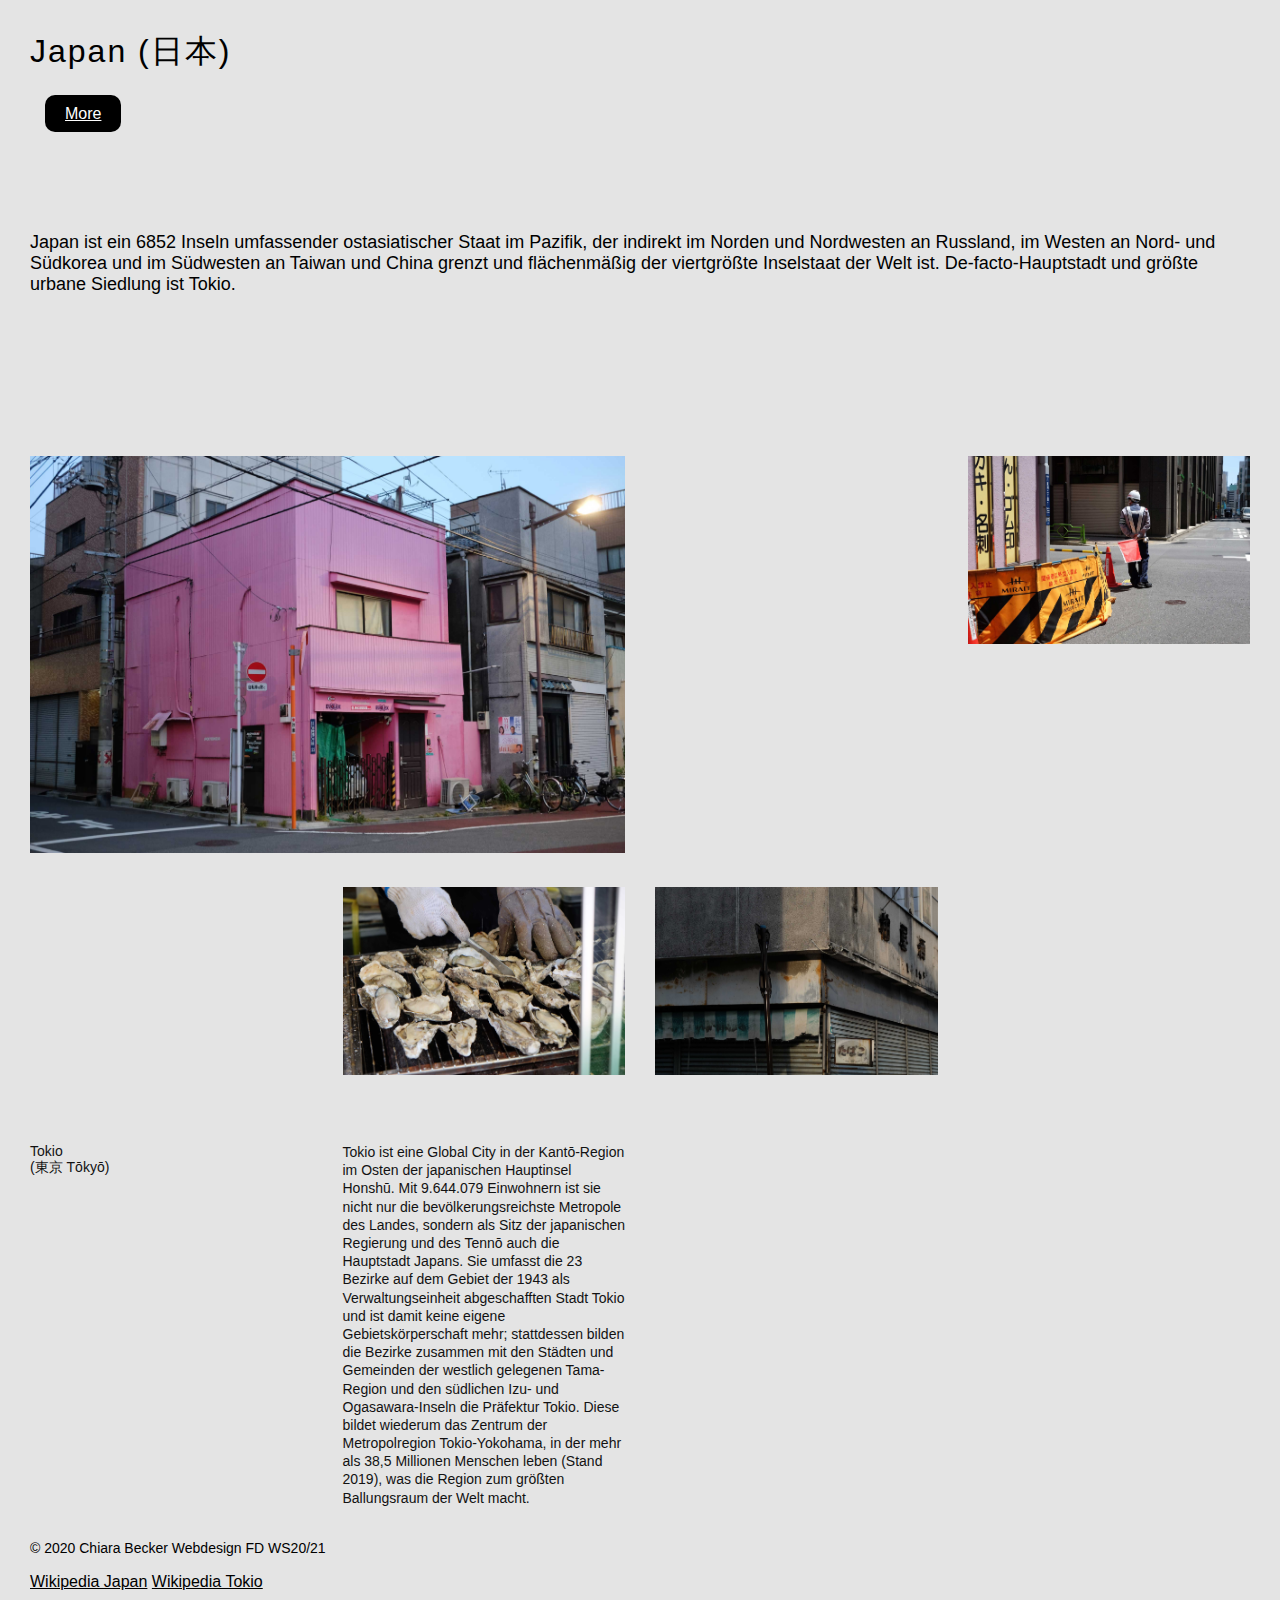
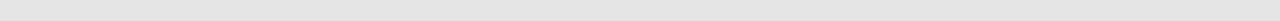
==== index.html @ b250d2be "-" ====
<!DOCTYPE html>
<html lang="de">
<head>
    <title>Japan</title>
    <meta charset="utf-8">
    <meta name="viewport" content="width=device-width, initial-scale=1.0">
    <link rel="stylesheet" type="text/css" href="css/style.css">
</head>
    
<body>    
    
    <header>
    <h1>Japan (⽇本)</h1>

    
    <div class= "btn">
        <a href=" ">More</a>
    </div>
        
       </header>
    
    
 <section class="intro">
   
    Japan ist ein 6852 Inseln umfassender ostasiatischer Staat im Pazifik, der indirekt im Norden und Nordwesten an Russland, im Westen an Nord- und Südkorea und im Südwesten an Taiwan und China grenzt und flächenmäßig der viertgrößte Inselstaat der Welt ist. De-facto-Hauptstadt und größte urbane Siedlung ist Tokio.
        
    </section>
    
    
    <section class="images">
        
        <figure class="img-1">
            <img src="img/Japan-4.jpg" alt="Lorem ipsum">
      
        </figure>
        
        <figure class="img-2">
            <img src="img/Japan-3.jpg" alt="Lorem ipsum">
      
        </figure>
        
        <figure class="img-3">
            <img src="img/Japan-2.jpg" alt="Lorem ipsum">
        </figure>
            
        <figure class="img-4">
            <img src="img/Japan-1.jpg" alt="Lorem ipsum">
      
        </figure>
        
      </section> 


    
        
    
    <section class="text">
        
    <h2>Tokio<br>
    (東京 Tōkyō)</h2>
        
        <p>Tokio ist eine Global City in der Kantō-Region im Osten der japanischen Hauptinsel Honshū. Mit 9.644.079 Einwohnern ist sie nicht nur die bevölkerungsreichste Metropole des Landes, sondern als Sitz der japanischen Regierung und des Tennō auch die Hauptstadt Japans. Sie umfasst die 23 Bezirke auf dem Gebiet der 1943 als Verwaltungseinheit abgeschafften Stadt Tokio und ist damit keine eigene Gebietskörperschaft mehr; stattdessen bilden die Bezirke zusammen mit den Städten und Gemeinden der westlich gelegenen Tama-Region und den südlichen Izu- und Ogasawara-Inseln die Präfektur Tokio. Diese bildet wiederum das Zentrum der Metropolregion Tokio-Yokohama, in der mehr als 38,5 Millionen Menschen leben (Stand 2019), was die Region zum größten Ballungsraum der Welt macht.</p>
        
       </section>
    
      
    <footer>
        
    <p>© 2020 Chiara Becker
Webdesign FD WS20/21 </p>

<a href= "https://de.wikipedia.org/wiki/Japan" title="">Wikipedia Japan</a>

<a href= https://de.wikipedia.org/wiki/Tokio title="">Wikipedia Tokio</a>
    </footer>
       
   
    
    
</body>
    
</html>
---- css/style.css ----
body, section, p, h1, h2, a, figure, header, footer {
    padding: 0;
    margin: 0;   
    font-style: normal;
    font-weight: normal;
}

figure {
    padding: 0;
    margin: 0;
    line-height; 0;
}

img{
    width: 100% ;
    height: auto ;
}

/*styles */

body {
 font-family: arial, sans-serif;
 font-size: 16px;
 padding: 30px;
 background-color: #E4E4E4;
    }

h1 {
    font-size: 2,5em;
    font-weight: lighter;
}

h2 {
    font-size: 14px;
    font-weight: lighter;
}

p
{
   font-size: 14px;
   font-weight: lighter;
   padding-bottom: 1rem;
   line-height: 1.3;
}

p:last-child {
    padding-bottom: 0;

}

.intro
{
    font-size: 18px;
    font-weight: lighter;
}

.images {
    display: grid;
    grid-template-columns: repeat(4, 1fr);
    grid-gap: 30px;
    padding-bottom: 2em;
    padding-top: 2em;
}

.img-1 {
    grid-column: 1 / span 2;
}

.img-2 {
    grid-column: 4 / span 1;
}

.img-3 {
    grid-column: 2 / span 1;
}


.text {
    display: grid;
    grid-template-columns: repeat(4,1fr);
    grid-gap: 30px;
    padding-bottom: 2em;
    padding-top: 2em;
}
.h2 {
    grid-column: 2 / span: 3;
}




.footer {
    display: grid;
    grid-template-columns: repeat (4,1fr );
    grid-gap: 30px;
    padding-bottom: 2em;
    padding-top: 2em;
}

.p {
    grid-column: 4 / span 2;
}

h1 {
    font font-weight: lighter;
    letter-spacing: 2px;
        
    padding-bottom: 1rem;
}




.text {
    display: grid;
    grid-template-columns: repeat (4, 1fr); 
    grid-gap: 30px;
    padding-top: 2em;
    padding-bottom: 2em;
    color: #121212;
}


a {
 text-decoration: underline;
 color:black
}

.btn {
    display: inline-block;
    color: #121212;
    text-decoration:: none;
    padding: 15px; 40px;
    border-radius: 10px;
          
}

.btn a {
    background-color: black;
    color: white;
    padding: 10px 20px;
    border-radius: 10px;
    
}

.btn a:hover {
    background-color:aqua;
    text-align: right;
}


.intro {
    display: flex;
    justify-content: center;
    align-items: center;
    background-size: cover;
    height: 250px;
    width: 100%;
    margin-bottom: 2em;
}





@media screen and (max-width:900px) {

}
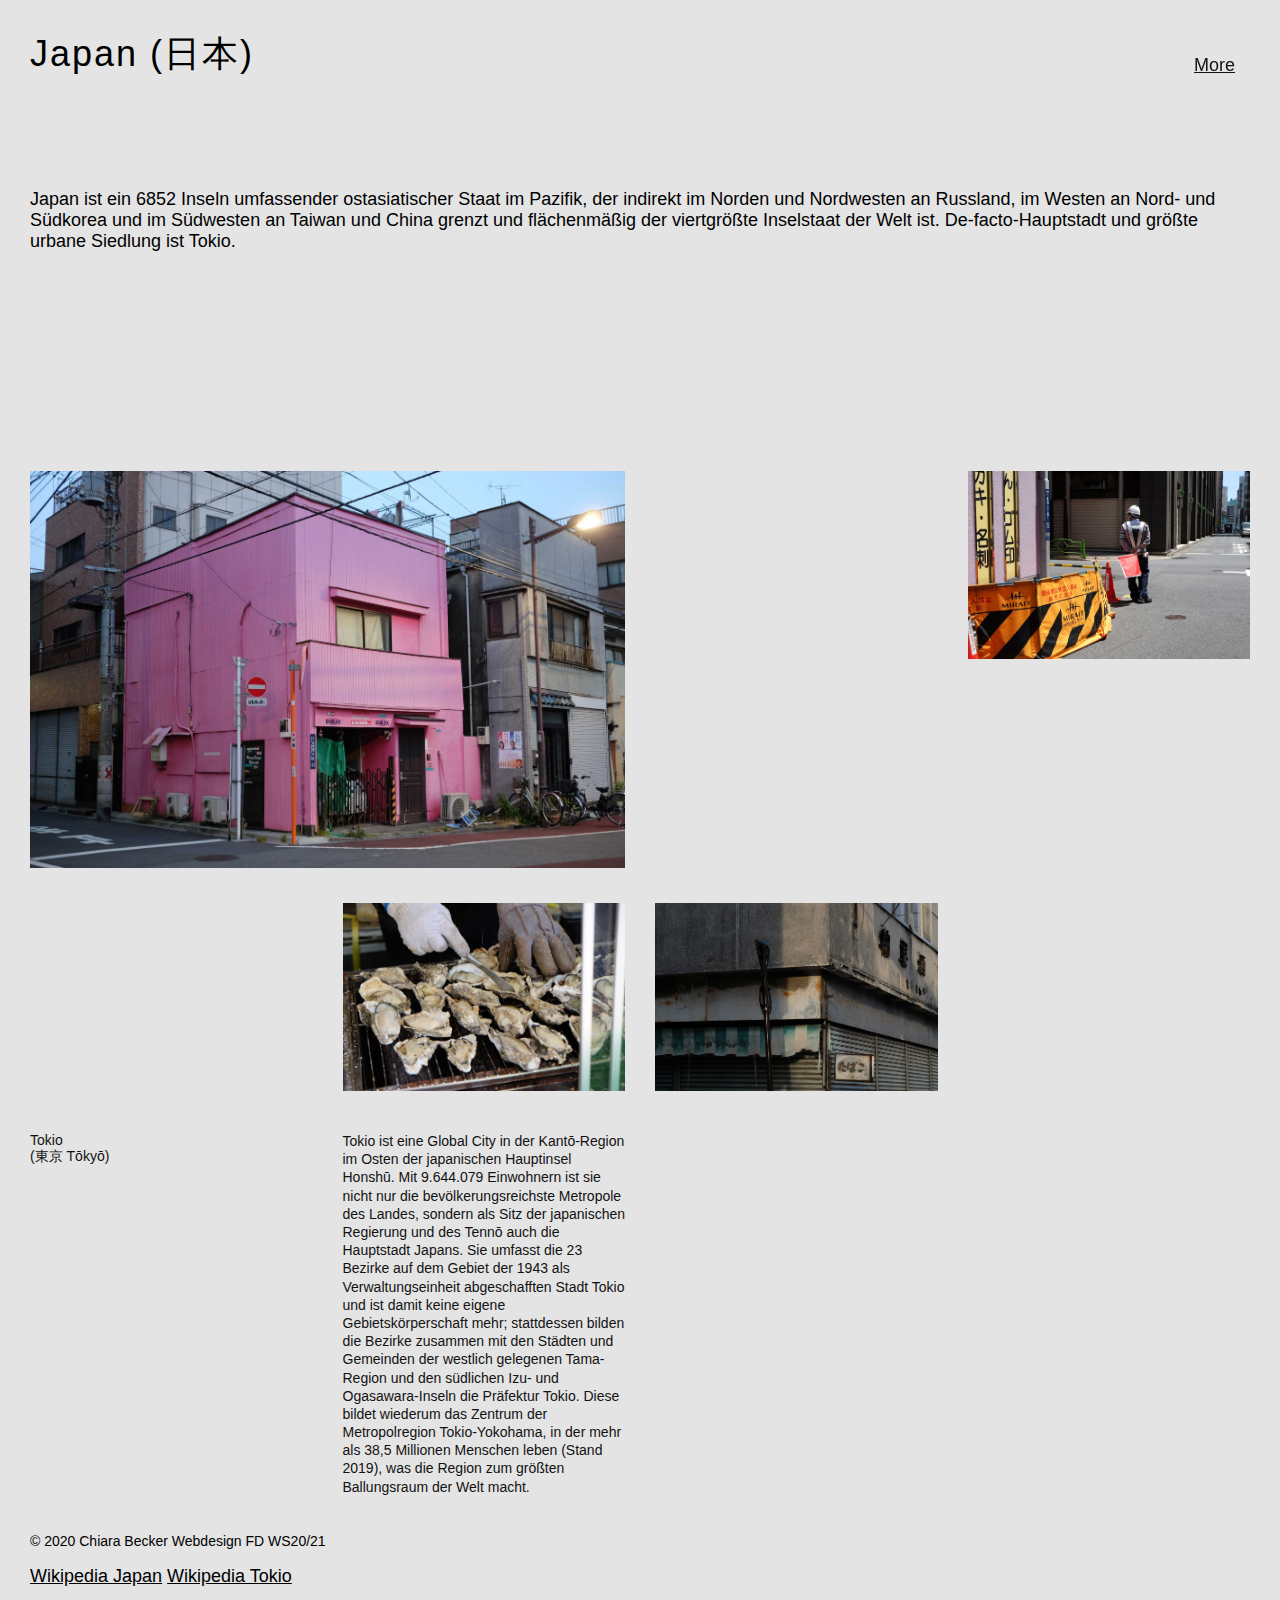
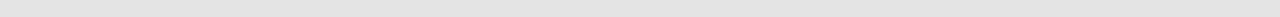
==== commit 0c78d6b4: "." ====
--- a/index.html
+++ b/index.html
@@ -13,8 +13,8 @@
     <h1>Japan (⽇本)</h1>
 
     
-    <div class= "btn">
-        <a href=" ">More</a>
+    <div>
+         <a class= "btn" href="https://de.wikipedia.org/wiki/Japan">More</a>
     </div>
         
        </header>
@@ -59,7 +59,8 @@
     <h2>Tokio<br>
     (東京 Tōkyō)</h2>
         
-        <p>Tokio ist eine Global City in der Kantō-Region im Osten der japanischen Hauptinsel Honshū. Mit 9.644.079 Einwohnern ist sie nicht nur die bevölkerungsreichste Metropole des Landes, sondern als Sitz der japanischen Regierung und des Tennō auch die Hauptstadt Japans. Sie umfasst die 23 Bezirke auf dem Gebiet der 1943 als Verwaltungseinheit abgeschafften Stadt Tokio und ist damit keine eigene Gebietskörperschaft mehr; stattdessen bilden die Bezirke zusammen mit den Städten und Gemeinden der westlich gelegenen Tama-Region und den südlichen Izu- und Ogasawara-Inseln die Präfektur Tokio. Diese bildet wiederum das Zentrum der Metropolregion Tokio-Yokohama, in der mehr als 38,5 Millionen Menschen leben (Stand 2019), was die Region zum größten Ballungsraum der Welt macht.</p>
+        <div class=text-2><p>Tokio ist eine Global City in der Kantō-Region im Osten der japanischen Hauptinsel Honshū. Mit 9.644.079 Einwohnern ist sie nicht nur die bevölkerungsreichste Metropole des Landes, sondern als Sitz der japanischen Regierung und des Tennō auch die Hauptstadt Japans. Sie umfasst die 23 Bezirke auf dem Gebiet der 1943 als Verwaltungseinheit abgeschafften Stadt Tokio und ist damit keine eigene Gebietskörperschaft mehr; stattdessen bilden die Bezirke zusammen mit den Städten und Gemeinden der westlich gelegenen Tama-Region und den südlichen Izu- und Ogasawara-Inseln die Präfektur Tokio. Diese bildet wiederum das Zentrum der Metropolregion Tokio-Yokohama, in der mehr als 38,5 Millionen Menschen leben (Stand 2019), was die Region zum größten Ballungsraum der Welt macht.</p>
+        </div>
         
        </section>
     
--- a/css/style.css
+++ b/css/style.css
@@ -20,7 +20,7 @@
 
 body {
  font-family: arial, sans-serif;
- font-size: 16px;
+ font-size: 18px;
  padding: 30px;
  background-color: #E4E4E4;
     }
@@ -58,8 +58,7 @@
     display: grid;
     grid-template-columns: repeat(4, 1fr);
     grid-gap: 30px;
-    padding-bottom: 2em;
-    padding-top: 2em;
+    padding-top: 5em;
 }
 
 .img-1 {
@@ -132,7 +131,10 @@
     text-decoration:: none;
     padding: 15px; 40px;
     border-radius: 10px;
-          
+    position: fixed;
+    right: 30px;
+    top:40px;
+    
 }
 
 .btn a {
@@ -164,7 +166,9 @@
 
 
 @media screen and (max-width:900px) {
-
+    .text   {
+        grid-template-columns: 
+    }
 }
 
 
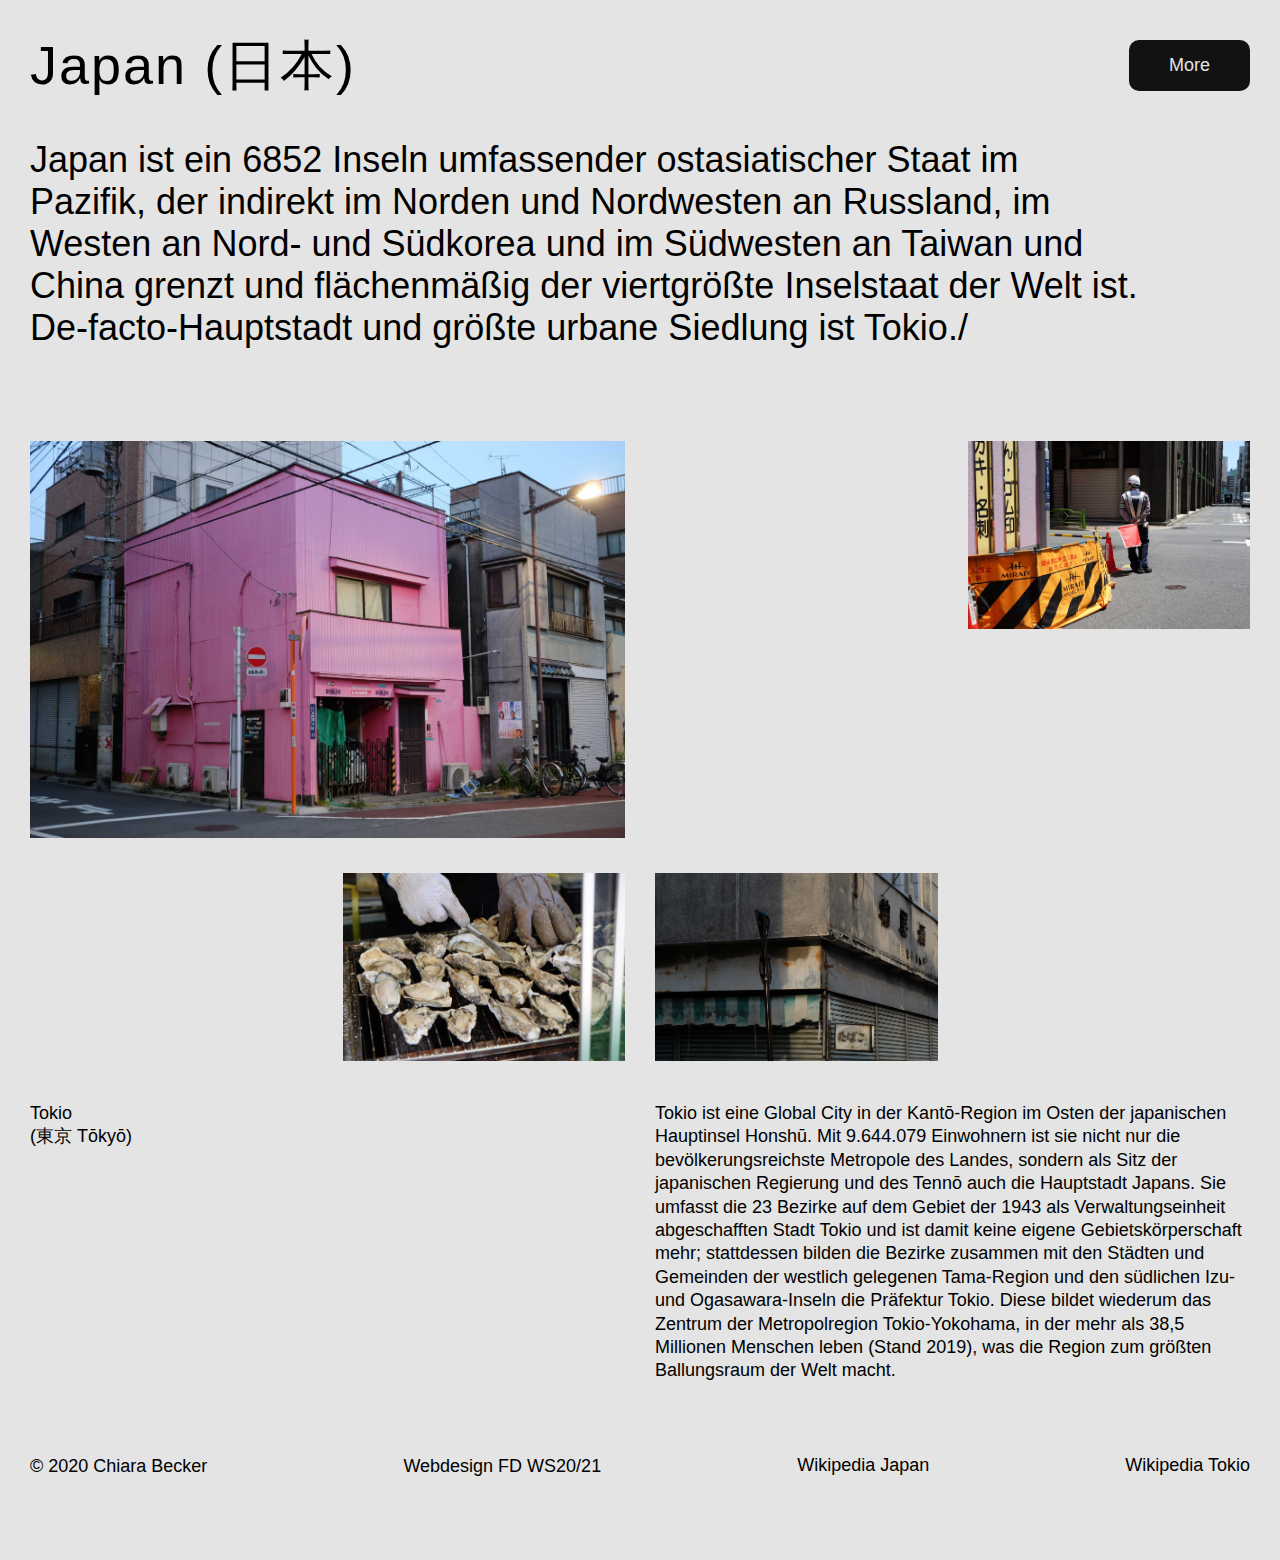
==== commit e87da69e: "n" ====
--- a/index.html
+++ b/index.html
@@ -22,7 +22,8 @@
     
  <section class="intro">
    
-    Japan ist ein 6852 Inseln umfassender ostasiatischer Staat im Pazifik, der indirekt im Norden und Nordwesten an Russland, im Westen an Nord- und Südkorea und im Südwesten an Taiwan und China grenzt und flächenmäßig der viertgrößte Inselstaat der Welt ist. De-facto-Hauptstadt und größte urbane Siedlung ist Tokio.
+    <h2>Japan ist ein 6852 Inseln umfassender ostasiatischer Staat im Pazifik, der indirekt im Norden und Nordwesten an Russland, im Westen an Nord- und Südkorea und im Südwesten an Taiwan und China grenzt und flächenmäßig der viertgrößte Inselstaat der Welt ist. De-facto-Hauptstadt und größte urbane Siedlung ist Tokio./
+     </h2>
         
     </section>
     
@@ -56,8 +57,8 @@
     
     <section class="text">
         
-    <h2>Tokio<br>
-    (東京 Tōkyō)</h2>
+    <p>Tokio<br>
+    (東京 Tōkyō)</p>
         
         <div class=text-2><p>Tokio ist eine Global City in der Kantō-Region im Osten der japanischen Hauptinsel Honshū. Mit 9.644.079 Einwohnern ist sie nicht nur die bevölkerungsreichste Metropole des Landes, sondern als Sitz der japanischen Regierung und des Tennō auch die Hauptstadt Japans. Sie umfasst die 23 Bezirke auf dem Gebiet der 1943 als Verwaltungseinheit abgeschafften Stadt Tokio und ist damit keine eigene Gebietskörperschaft mehr; stattdessen bilden die Bezirke zusammen mit den Städten und Gemeinden der westlich gelegenen Tama-Region und den südlichen Izu- und Ogasawara-Inseln die Präfektur Tokio. Diese bildet wiederum das Zentrum der Metropolregion Tokio-Yokohama, in der mehr als 38,5 Millionen Menschen leben (Stand 2019), was die Region zum größten Ballungsraum der Welt macht.</p>
         </div>
@@ -67,8 +68,8 @@
       
     <footer>
         
-    <p>© 2020 Chiara Becker
-Webdesign FD WS20/21 </p>
+    <p>© 2020 Chiara Becker</p>
+<p>Webdesign FD WS20/21 </p>
 
 <a href= "https://de.wikipedia.org/wiki/Japan" title="">Wikipedia Japan</a>
 
--- a/css/style.css
+++ b/css/style.css
@@ -26,18 +26,19 @@
     }
 
 h1 {
-    font-size: 2,5em;
+    font-size: 3em;
     font-weight: lighter;
 }
 
 h2 {
-    font-size: 14px;
+    font-size: 2em;
     font-weight: lighter;
+    padding-right: 3em;
 }
 
 p
 {
-   font-size: 14px;
+   font-size: 18px;
    font-weight: lighter;
    padding-bottom: 1rem;
    line-height: 1.3;
@@ -48,17 +49,11 @@
 
 }
 
-.intro
-{
-    font-size: 18px;
-    font-weight: lighter;
-}
-
 .images {
     display: grid;
     grid-template-columns: repeat(4, 1fr);
     grid-gap: 30px;
-    padding-top: 5em;
+    padding-top: 2em;
 }
 
 .img-1 {
@@ -76,11 +71,12 @@
 
 .text {
     display: grid;
-    grid-template-columns: repeat(4,1fr);
+    grid-template-columns: repeat(2,1fr);
     grid-gap: 30px;
     padding-bottom: 2em;
     padding-top: 2em;
 }
+
 .h2 {
     grid-column: 2 / span: 3;
 }
@@ -88,10 +84,10 @@
 
 
 
-.footer {
-    display: grid;
-    grid-template-columns: repeat (4,1fr );
-    grid-gap: 30px;
+footer {
+    display: flex;
+    justify-content: space-between;
+    align-content: center;
     padding-bottom: 2em;
     padding-top: 2em;
 }
@@ -107,49 +103,30 @@
     padding-bottom: 1rem;
 }
 
-
-
-
-.text {
-    display: grid;
-    grid-template-columns: repeat (4, 1fr); 
-    grid-gap: 30px;
-    padding-top: 2em;
-    padding-bottom: 2em;
-    color: #121212;
-}
-
-
 a {
- text-decoration: underline;
- color:black
+ text-decoration: none;
+ color:black;
+font-size: 18px;
 }
 
 .btn {
-    display: inline-block;
-    color: #121212;
-    text-decoration:: none;
-    padding: 15px; 40px;
+    color: #E4E4E4;
+    background-color: #121212;
+    padding: 15px 40px;
     border-radius: 10px;
     position: fixed;
     right: 30px;
     top:40px;
-    
 }
 
-.btn a {
-    background-color: black;
-    color: white;
-    padding: 10px 20px;
-    border-radius: 10px;
-    
+.btn:hover{
+    background-color: aqua;
+    color: #121212;
+    text-decoration: none;
 }
-
-.btn a:hover {
-    background-color:aqua;
-    text-align: right;
+a:hover{
+    text-decoration: underline;
 }
-
 
 .intro {
     display: flex;
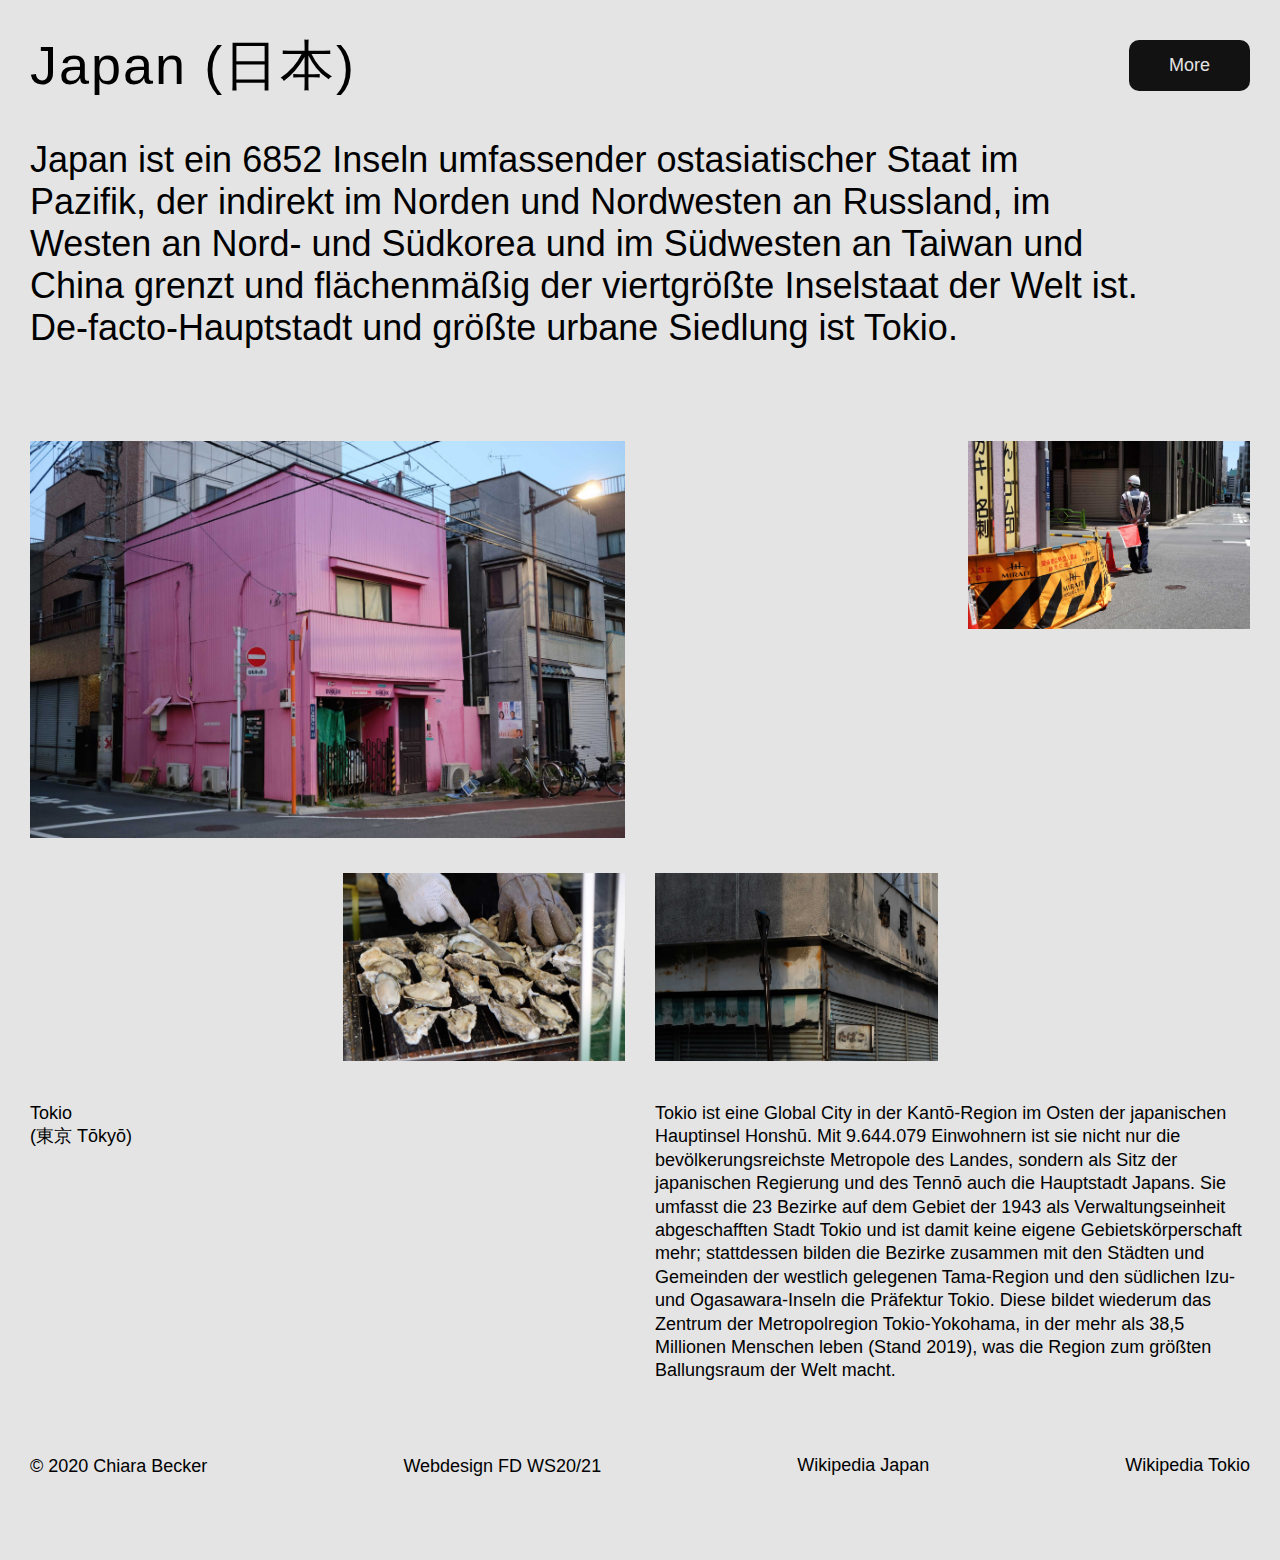
==== commit b34e6749: "k" ====
--- a/index.html
+++ b/index.html
@@ -22,7 +22,7 @@
     
  <section class="intro">
    
-    <h2>Japan ist ein 6852 Inseln umfassender ostasiatischer Staat im Pazifik, der indirekt im Norden und Nordwesten an Russland, im Westen an Nord- und Südkorea und im Südwesten an Taiwan und China grenzt und flächenmäßig der viertgrößte Inselstaat der Welt ist. De-facto-Hauptstadt und größte urbane Siedlung ist Tokio./
+    <h2>Japan ist ein 6852 Inseln umfassender ostasiatischer Staat im Pazifik, der indirekt im Norden und Nordwesten an Russland, im Westen an Nord- und Südkorea und im Südwesten an Taiwan und China grenzt und flächenmäßig der viertgrößte Inselstaat der Welt ist. De-facto-Hauptstadt und größte urbane Siedlung ist Tokio.
      </h2>
         
     </section>
--- a/css/style.css
+++ b/css/style.css
@@ -144,7 +144,10 @@
 
 @media screen and (max-width:900px) {
     .text   {
-        grid-template-columns: 
+        grid-template-columns: repeat (1,fr1)
+    width: 99%;
+	font-size: 18px;
+	padding: 20px
     }
 }
 
